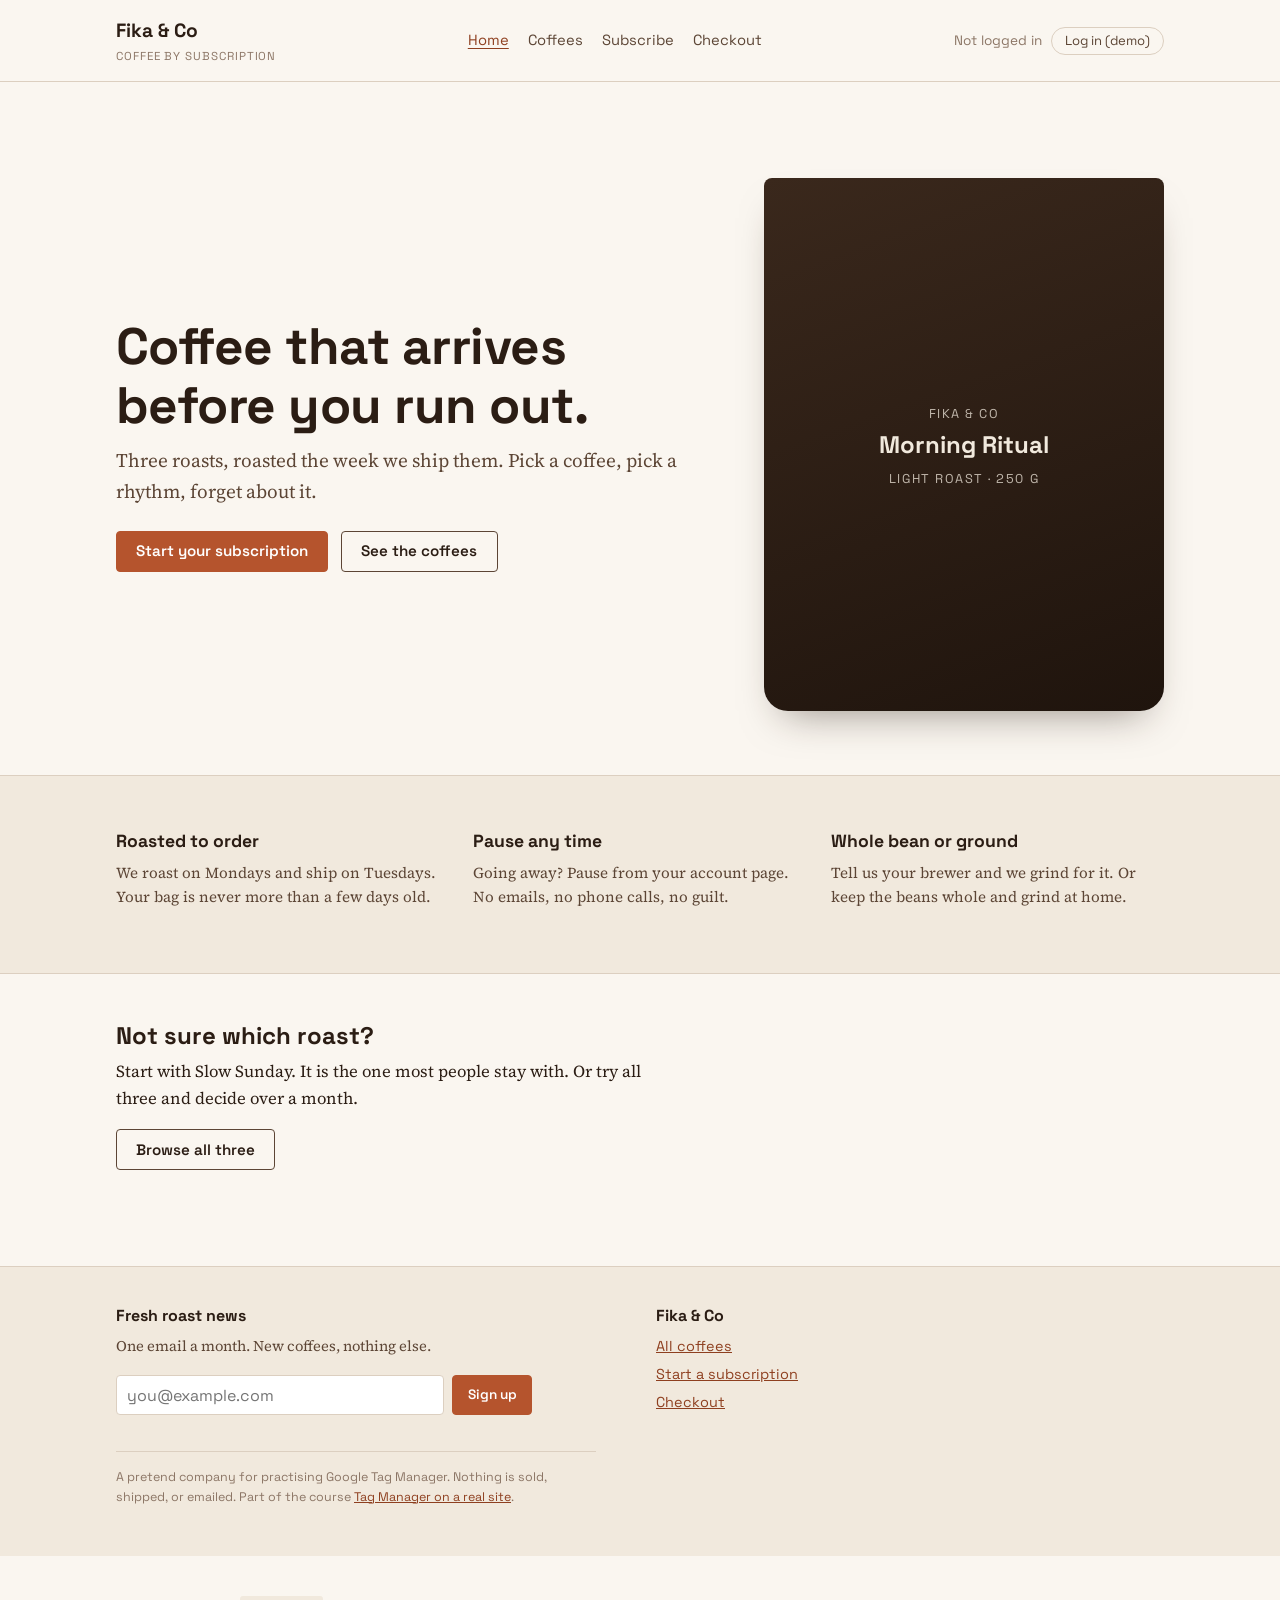
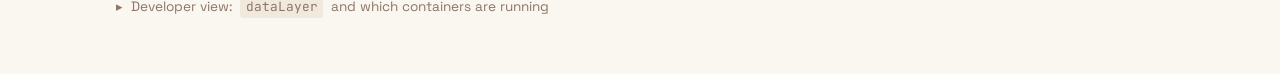
==== gtm-real-site/site/index.html @ 163eb9b0 "ny mapp tillagd" ====
<!DOCTYPE html>
<html lang="en">
<head>
<!-- Google Tag Manager -->
<script>(function(w,d,s,l,i){w[l]=w[l]||[];w[l].push({'gtm.start':
new Date().getTime(),event:'gtm.js'});var f=d.getElementsByTagName(s)[0],
j=d.createElement(s),dl=l!='dataLayer'?'&l='+l:'';j.async=true;j.src=
'https://www.googletagmanager.com/gtm.js?id='+i+dl;f.parentNode.insertBefore(j,f);
})(window,document,'script','dataLayer','GTM-W2S6DPBK');</script>
<!-- End Google Tag Manager -->
<meta charset="UTF-8">
<meta name="viewport" content="width=device-width, initial-scale=1.0">
<title>Fika & Co — Coffee by subscription</title>
<meta name="description" content="Practice site for the Tag Manager course, module 5. Fresh-roasted coffee by subscription.">
<link rel="preconnect" href="https://fonts.googleapis.com">
<link rel="preconnect" href="https://fonts.gstatic.com" crossorigin>
<link href="https://fonts.googleapis.com/css2?family=JetBrains+Mono:wght@400;700&family=Source+Serif+4:opsz,wght@8..60,400;8..60,600&family=Space+Grotesk:wght@400;500;600;700&display=swap" rel="stylesheet">
<link rel="stylesheet" href="site.css">

<!-- Page data. site.js pushes this into the dataLayer straight away, BEFORE
     any container loads, so every tag on the page can read page.* and user.* -->
<script>window.FIKA_PAGE = { type: 'home', category: null };</script>
<script src="site.js"></script>

<!-- ======================================================================
     EXERCISE 1 — PASTE THE <head> PART OF YOUR GOOGLE TAG MANAGER
     SNIPPET ON THE EMPTY LINE BELOW THIS COMMENT.

     (The snippet at the very top of this file belongs to the course author.
     Leave it there. Two containers on one page is normal.)
     ====================================================================== -->

<!-- ====================================================================== -->

<!-- Developer view: the collapsible dataLayer panel at the bottom of the page.
     A real site would not have this. -->
<script>window.GTM_COURSE_MANUAL = 'GTM-W2S6DPBK';</script>
<script src="../assets/course.js"></script>
</head>
<body data-page="home">
<!-- Google Tag Manager (noscript) -->
<noscript><iframe src="https://www.googletagmanager.com/ns.html?id=GTM-W2S6DPBK"
height="0" width="0" style="display:none;visibility:hidden"></iframe></noscript>
<!-- End Google Tag Manager (noscript) -->

<!-- ======================================================================
     EXERCISE 1 — PASTE THE <body> PART OF YOUR SNIPPET (the <noscript>
     iframe) ON THE EMPTY LINE BELOW THIS COMMENT.
     ====================================================================== -->

<!-- ====================================================================== -->

<header class="top">
    <div class="wrap">
        <a class="brand" href="index.html">Fika &amp; Co <small>Coffee by subscription</small></a>
        <nav aria-label="Main"><ul><li><a href="index.html" aria-current="page">Home</a></li><li><a href="products.html">Coffees</a></li><li><a href="signup.html">Subscribe</a></li><li><a href="checkout.html">Checkout</a></li></ul></nav>
        <div class="account" id="account"></div>
    </div>
</header>

<main>

    <section class="hero">
        <div class="wrap">
            <div>
                <h1>Coffee that arrives before you run out.</h1>
                <p class="lede">Three roasts, roasted the week we ship them. Pick a coffee, pick a rhythm, forget about it.</p>
                <div class="row">
                    <a class="btn" href="signup.html" data-cta="hero">Start your subscription</a>
                    <a class="btn ghost" href="products.html" data-cta="hero_secondary">See the coffees</a>
                </div>
            </div>
            <div class="bag"><div><span>Fika &amp; Co</span><b>Morning Ritual</b><span>Light roast · 250 g</span></div></div>
        </div>
    </section>

    <section class="band cream">
        <div class="wrap">
            <div class="three">
                <div><h3>Roasted to order</h3><p>We roast on Mondays and ship on Tuesdays. Your bag is never more than a few days old.</p></div>
                <div><h3>Pause any time</h3><p>Going away? Pause from your account page. No emails, no phone calls, no guilt.</p></div>
                <div><h3>Whole bean or ground</h3><p>Tell us your brewer and we grind for it. Or keep the beans whole and grind at home.</p></div>
            </div>
        </div>
    </section>

    <section class="band">
        <div class="wrap">
            <h2>Not sure which roast?</h2>
            <p>Start with Slow Sunday. It is the one most people stay with. Or try all three and decide over a month.</p>
            <a class="btn ghost" href="products.html" data-cta="mid_page">Browse all three</a>
        </div>
    </section>

</main>

<footer class="foot">
    <div class="wrap">
        <div>
            <h3>Fresh roast news</h3>
            <p>One email a month. New coffees, nothing else.</p>
            <form id="footer-newsletter">
                <input type="email" name="email" placeholder="you@example.com" aria-label="Email address" required>
                <button class="btn small" type="submit">Sign up</button>
            </form>
        </div>
        <div>
            <h3>Fika &amp; Co</h3>
            <ul>
                <li><a href="products.html">All coffees</a></li>
                <li><a href="signup.html">Start a subscription</a></li>
                <li><a href="checkout.html">Checkout</a></li>
            </ul>
        </div>
        <p class="legal">A pretend company for practising Google Tag Manager. Nothing is sold, shipped, or emailed.
            Part of the course <a href="../index.html">Tag Manager on a real site</a>.</p>
    </div>
</footer>

<details class="devpanel">
    <summary>Developer view: <code>dataLayer</code> and which containers are running</summary>
    <p class="devnote">This panel is course scaffolding. Your Tag Manager <b>Preview</b> mode shows the same information, and that is the tool you will use on real sites.</p>
    <div id="monitor"></div>
</details>

</body>
</html>
---- gtm-real-site/site/site.css ----
/* ==========================================================================
   Fika & Co — the practice site for module 5.
   This stylesheet is deliberately separate from the course's own styling:
   the pages in this folder are meant to look like a small real website.
   The dataLayer monitor styles at the bottom are copied from
   assets/course.css so the "Developer view" panel works without it.
   ========================================================================== */

:root {
    --paper: #FAF6F0;
    --cream: #F1E9DD;
    --bean: #2B1D14;
    --bean-2: #5C4535;
    --bean-3: #8C7666;
    --roast: #B5542D;
    --roast-deep: #8E3F1F;
    --line: #DCCFC0;
    --white: #FFFFFF;
    --serif: "Source Serif 4", Georgia, "Times New Roman", serif;
    --sans: "Space Grotesk", Helvetica, Arial, sans-serif;
    --mono: "JetBrains Mono", ui-monospace, SFMono-Regular, Menlo, monospace;
    --signal: #FF9900;
    --panel: #0D1B2E;
    --radius: 4px;
}

* { box-sizing: border-box; }
html { -webkit-text-size-adjust: 100%; }
body {
    margin: 0;
    background: var(--paper);
    color: var(--bean);
    font-family: var(--serif);
    font-size: 1.05rem;
    line-height: 1.6;
}
a { color: var(--roast-deep); }
h1, h2, h3 { font-family: var(--sans); line-height: 1.15; margin: 0 0 .6rem; }
h1 { font-size: clamp(2rem, 5vw, 3.2rem); font-weight: 700; letter-spacing: -.01em; }
h2 { font-size: 1.5rem; }
h3 { font-size: 1.1rem; }
p { margin: 0 0 1rem; max-width: 60ch; }

.wrap { max-width: 68rem; margin: 0 auto; padding: 0 1.25rem; }

/* Header */
.top {
    border-bottom: 1px solid var(--line);
    background: var(--paper);
}
.top .wrap {
    display: flex;
    align-items: center;
    justify-content: space-between;
    gap: 1rem;
    padding-top: 1rem;
    padding-bottom: 1rem;
}
.brand { font-family: var(--sans); font-weight: 700; font-size: 1.2rem; color: var(--bean); text-decoration: none; }
.brand small { display: block; font-weight: 400; font-size: .72rem; color: var(--bean-3); letter-spacing: .08em; text-transform: uppercase; }
.top nav ul { display: flex; gap: 1.2rem; list-style: none; margin: 0; padding: 0; font-family: var(--sans); font-size: .92rem; }
.top nav a { color: var(--bean-2); text-decoration: none; }
.top nav a:hover, .top nav a[aria-current="page"] { color: var(--roast-deep); text-decoration: underline; text-underline-offset: .2em; }
.account { font-family: var(--sans); font-size: .85rem; color: var(--bean-3); display: flex; gap: .6rem; align-items: center; }
.account button { font-family: var(--sans); font-size: .82rem; background: none; border: 1px solid var(--line); border-radius: 999px; padding: .28rem .8rem; cursor: pointer; color: var(--bean-2); }
.account button:hover { border-color: var(--bean-2); }

/* Buttons */
.btn {
    display: inline-block;
    white-space: nowrap;
    font-family: var(--sans);
    font-weight: 600;
    font-size: .95rem;
    background: var(--roast);
    color: #fff;
    border: 1px solid var(--roast);
    border-radius: var(--radius);
    padding: .65rem 1.2rem;
    cursor: pointer;
    text-decoration: none;
    line-height: 1.2;
}
.btn:hover { background: var(--roast-deep); border-color: var(--roast-deep); }
.btn.ghost { background: transparent; color: var(--bean); border-color: var(--bean-2); }
.btn.ghost:hover { background: var(--cream); }
.btn.small { font-size: .85rem; padding: .45rem .9rem; }

/* Hero */
.hero { padding: clamp(3rem, 8vw, 6rem) 0 clamp(2rem, 5vw, 4rem); }
.hero .wrap { display: grid; grid-template-columns: minmax(0, 1.2fr) minmax(0, .8fr); gap: 3rem; align-items: center; }
.hero .lede { font-size: 1.2rem; color: var(--bean-2); }
.hero .row { display: flex; gap: .8rem; flex-wrap: wrap; margin-top: 1.5rem; }
.bag {
    aspect-ratio: 3 / 4;
    background: linear-gradient(160deg, #3A281C, #1F140D);
    border-radius: 8px 8px 24px 24px;
    color: #F1E9DD;
    display: grid;
    place-items: center;
    text-align: center;
    font-family: var(--sans);
    padding: 1.5rem;
    box-shadow: 0 20px 40px -20px rgba(43,29,20,.5);
}
.bag b { display: block; font-size: 1.5rem; }
.bag span { font-size: .8rem; letter-spacing: .12em; text-transform: uppercase; opacity: .75; }

/* Sections */
section.band { padding: 3rem 0; border-top: 1px solid var(--line); }
section.band.cream { background: var(--cream); }
.three { display: grid; grid-template-columns: repeat(3, minmax(0, 1fr)); gap: 1.5rem; }
.three h3 { margin-top: .4rem; }
.three p { font-size: .95rem; color: var(--bean-2); }

/* Product grid and product page */
.grid { display: grid; grid-template-columns: repeat(auto-fill, minmax(15rem, 1fr)); gap: 1.5rem; margin-top: 1.5rem; }
.product {
    background: var(--white);
    border: 1px solid var(--line);
    border-radius: var(--radius);
    padding: 1.2rem;
    display: flex;
    flex-direction: column;
    gap: .4rem;
}
.product .swatch { height: 7rem; border-radius: 3px; margin-bottom: .6rem; }
.product h3 { margin: 0; }
.product .meta { font-family: var(--sans); font-size: .82rem; color: var(--bean-3); }
.product .price { font-family: var(--sans); font-weight: 600; margin: .2rem 0 .6rem; }
.product .row { display: flex; gap: .5rem; margin-top: auto; }
.product a.title { color: var(--bean); text-decoration: none; }
.product a.title:hover { color: var(--roast-deep); }

.pdp { display: grid; grid-template-columns: minmax(0, .9fr) minmax(0, 1.1fr); gap: 3rem; padding: 3rem 0; align-items: start; }
.pdp .swatch { aspect-ratio: 1; border-radius: 8px; }
.pdp .price { font-family: var(--sans); font-size: 1.5rem; font-weight: 600; margin: .5rem 0 1rem; }
.pdp .meta { font-family: var(--sans); font-size: .85rem; color: var(--bean-3); }
.qty { display: flex; align-items: center; gap: .6rem; margin: 1rem 0 1.4rem; font-family: var(--sans); font-size: .9rem; }
.qty input { width: 4rem; font-family: var(--sans); font-size: 1rem; padding: .45rem .5rem; border: 1px solid var(--line); border-radius: var(--radius); }
.notice { font-family: var(--sans); font-size: .9rem; color: var(--roast-deep); min-height: 1.4em; margin-top: .8rem; }

/* Checkout */
.checkout { display: grid; grid-template-columns: minmax(0, 1.1fr) minmax(0, .9fr); gap: 3rem; padding: 3rem 0; align-items: start; }
.cart { background: var(--white); border: 1px solid var(--line); border-radius: var(--radius); padding: 1.2rem 1.4rem; }
.cart table { width: 100%; border-collapse: collapse; font-family: var(--sans); font-size: .92rem; }
.cart td, .cart th { text-align: left; padding: .5rem 0; border-bottom: 1px solid var(--line); vertical-align: top; }
.cart th { font-weight: 500; color: var(--bean-3); font-size: .8rem; }
.cart td.num, .cart th.num { text-align: right; font-variant-numeric: tabular-nums; }
.cart tfoot td { border-bottom: 0; font-weight: 600; }
.cart .empty { color: var(--bean-3); font-family: var(--sans); font-size: .92rem; }

/* Forms */
form.card { background: var(--white); border: 1px solid var(--line); border-radius: var(--radius); padding: 1.4rem 1.6rem; max-width: 34rem; }
label.field { display: block; font-family: var(--sans); font-size: .88rem; font-weight: 500; margin: .9rem 0 .3rem; color: var(--bean-2); }
label.field:first-child { margin-top: 0; }
input[type="text"], input[type="email"], select {
    width: 100%;
    font-family: var(--sans);
    font-size: 1rem;
    padding: .55rem .65rem;
    border: 1px solid var(--line);
    border-radius: var(--radius);
    background: #fff;
    color: var(--bean);
}
.choice { display: flex; gap: 1rem; flex-wrap: wrap; font-family: var(--sans); font-size: .95rem; }
.choice label { display: flex; align-items: center; gap: .4rem; cursor: pointer; }
.consent { font-family: var(--sans); font-size: .9rem; display: flex; gap: .5rem; align-items: flex-start; margin: 1rem 0; }
.consent input { margin-top: .3rem; }
form.card .btn { margin-top: .6rem; }
.done { background: #E8F3EC; border: 1px solid #BFDCC9; border-radius: var(--radius); padding: 1rem 1.2rem; font-family: var(--sans); font-size: .95rem; margin-top: 1rem; }
.done b { display: block; margin-bottom: .2rem; }

/* Footer */
footer.foot { border-top: 1px solid var(--line); background: var(--cream); padding: 2.5rem 0 2rem; margin-top: 3rem; }
footer.foot .wrap { display: grid; grid-template-columns: minmax(0, 1fr) minmax(0, 1fr); gap: 2rem; }
footer.foot h3 { font-size: 1rem; }
footer.foot p { font-size: .92rem; color: var(--bean-2); }
footer.foot form { display: flex; gap: .5rem; max-width: 26rem; }
footer.foot ul { list-style: none; padding: 0; margin: 0; font-family: var(--sans); font-size: .9rem; }
footer.foot li { margin-bottom: .3rem; }
footer.foot .legal { grid-column: 1 / -1; font-family: var(--sans); font-size: .78rem; color: var(--bean-3); border-top: 1px solid var(--line); padding-top: 1rem; }

/* Developer view — the collapsible dataLayer panel at the bottom of every page */
details.devpanel { max-width: 68rem; margin: 2rem auto 3rem; padding: 0 1.25rem; font-family: var(--sans); }
details.devpanel summary {
    cursor: pointer;
    font-size: .85rem;
    color: var(--bean-3);
    padding: .5rem 0;
    list-style: none;
    display: flex;
    align-items: center;
    gap: .5rem;
}
details.devpanel summary::-webkit-details-marker { display: none; }
details.devpanel summary::before { content: "▸"; font-size: .8rem; }
details.devpanel[open] summary::before { content: "▾"; }
details.devpanel summary code { font-family: var(--mono); font-size: .8rem; background: var(--cream); padding: .05rem .35rem; border-radius: 3px; }
details.devpanel .devnote { font-size: .82rem; color: var(--bean-3); margin: .2rem 0 .8rem; }

@media (max-width: 52rem) {
    .hero .wrap, .pdp, .checkout, footer.foot .wrap { grid-template-columns: minmax(0, 1fr); }
    .three { grid-template-columns: minmax(0, 1fr); }
    .top .wrap { flex-wrap: wrap; }
    .bag { max-width: 18rem; }
}

/* ---- Copied from assets/course.css: the dataLayer monitor ---------------- */

.monitor {
    background: var(--panel);
    border-radius: var(--radius);
    overflow: hidden;
    color: #D9E3EF;
    font-family: var(--mono);
    font-size: .78rem;
    box-shadow: 0 1px 0 #05101F inset;
}
.monitor-head {
    display: flex; align-items: center; justify-content: space-between; gap: .5rem;
    padding: .7rem .85rem; border-bottom: 1px solid #223650;
    font-family: var(--sans); font-size: .82rem; font-weight: 600; letter-spacing: .01em; color: #fff;
}
.monitor-head .count { font-family: var(--mono); font-weight: 400; color: #7F94AD; font-variant-numeric: tabular-nums; }
.monitor-status {
    display: flex; align-items: center; gap: .45rem; padding: .55rem .85rem;
    border-bottom: 1px solid #223650; font-family: var(--sans); font-size: .78rem; color: #9FB3C9;
}
.dot { width: .5rem; height: .5rem; border-radius: 50%; background: #4A5F79; flex: none; }
.dot.live { background: #3DD68C; box-shadow: 0 0 0 3px rgba(61,214,140,.18); }
.dot.off { background: #E2673F; }
.monitor-feed { max-height: 22rem; overflow-y: auto; padding: .35rem 0; scrollbar-width: thin; scrollbar-color: #2E4463 transparent; }
.monitor-feed:empty::after { content: "Waiting for the first push…"; display: block; padding: 1.2rem .85rem; color: #5E7492; font-style: italic; }
.evt { padding: .45rem .85rem; border-bottom: 1px solid #172942; }
.evt:last-child { border-bottom: 0; }
.evt-name { color: var(--signal); font-weight: 700; word-break: break-all; }
.evt-time { float: right; color: #5E7492; font-size: .72rem; }
.evt-body { margin: .3rem 0 0; white-space: pre-wrap; word-break: break-word; color: #A9BFD6; font-size: .74rem; line-height: 1.55; }
.evt-body .k { color: #7FB2E5; }
.evt-body .s { color: #9FD8A8; }
.evt-body .n { color: #E0A3E8; }
@keyframes land { from { background: rgba(255,153,0,.22); } to { background: transparent; } }
.evt.new { animation: land 1.1s ease-out 1; }
@media (prefers-reduced-motion: reduce) { .evt.new { animation: none; } }
.monitor-foot { display: flex; gap: .4rem; padding: .6rem .85rem; border-top: 1px solid #223650; }
.monitor-foot button {
    font-family: var(--sans); font-size: .76rem; background: #1B3050; color: #C9D8E8;
    border: 1px solid #2E4463; border-radius: 3px; padding: .3rem .6rem; cursor: pointer;
}
.monitor-foot button:hover { background: #24405F; color: #fff; }
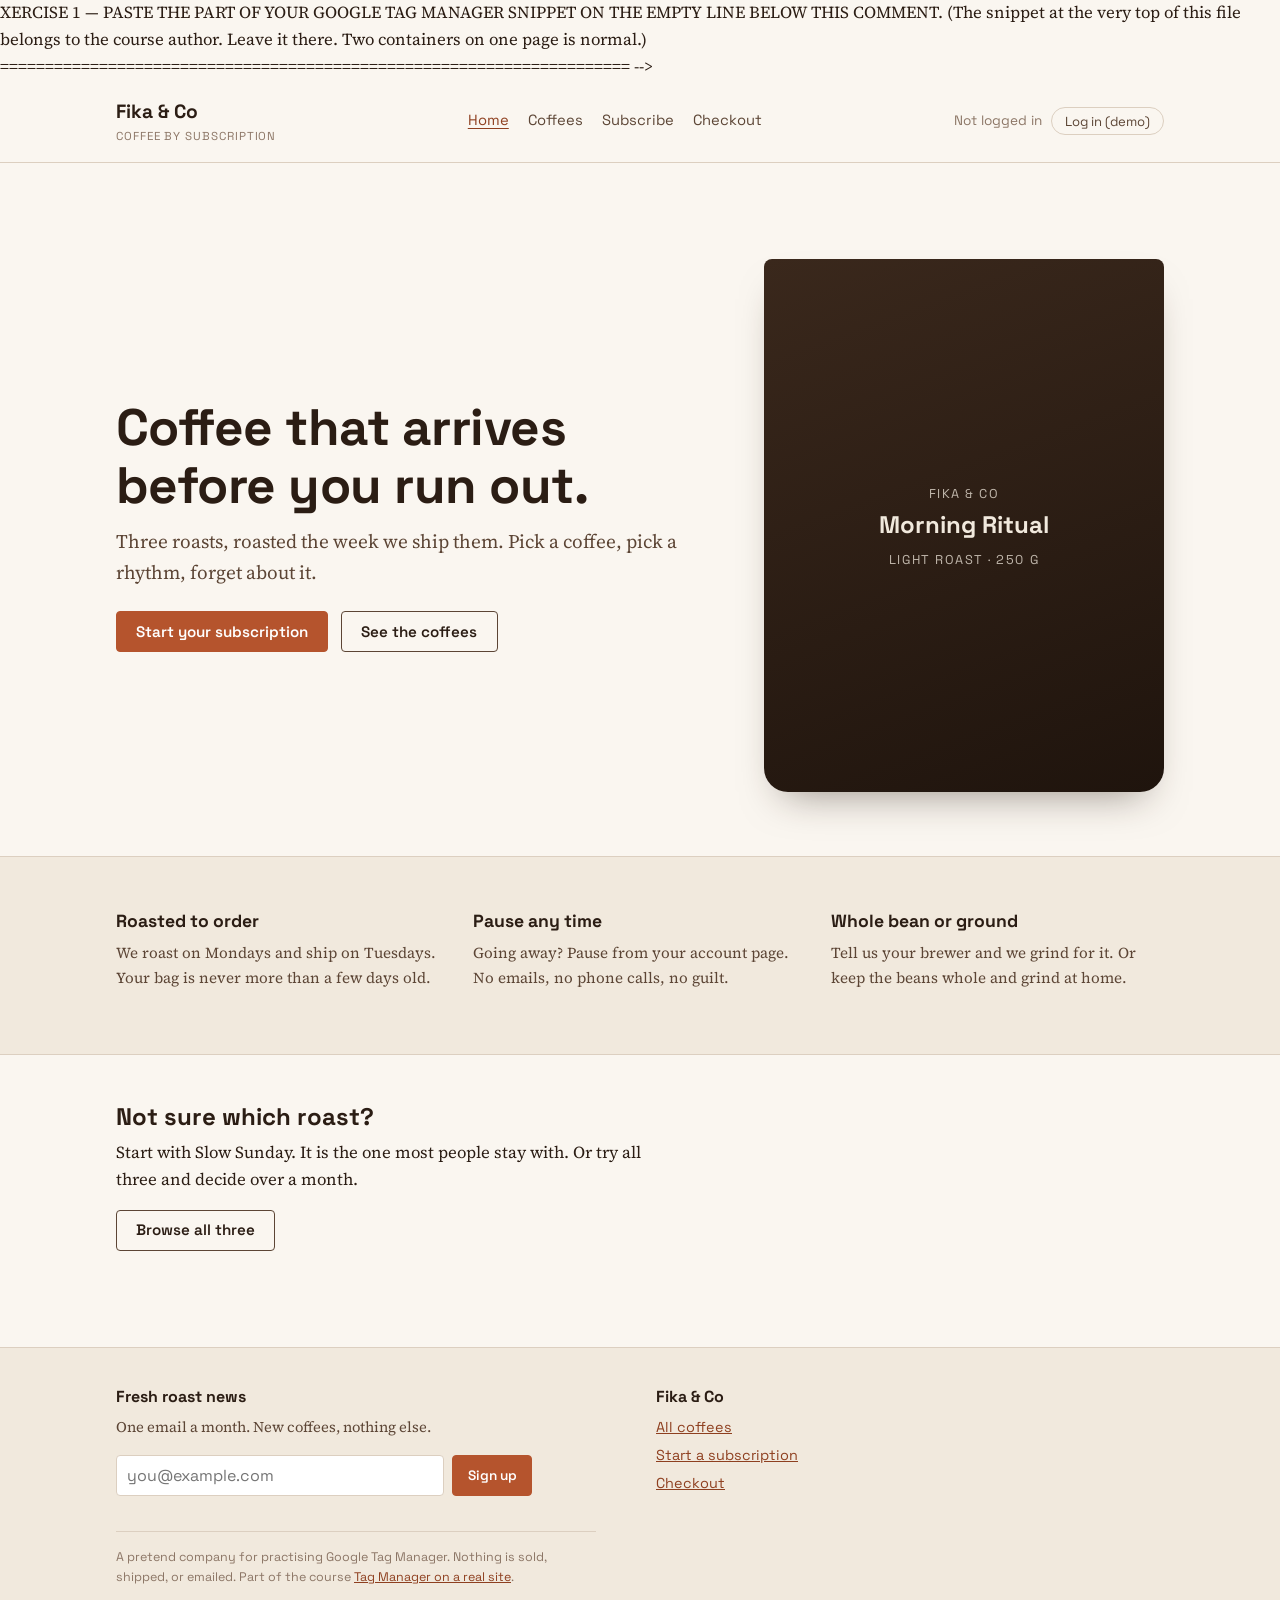
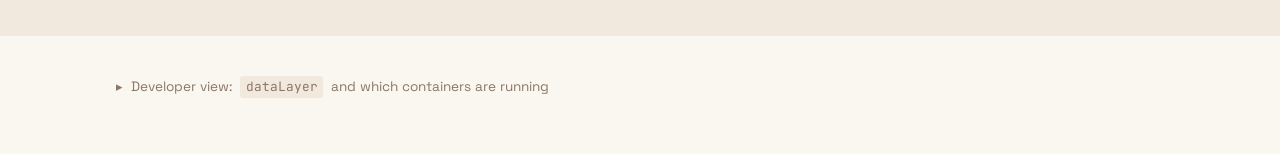
==== commit a42ef2ac: "Initial commit" ====
--- a/gtm-real-site/site/index.html
+++ b/gtm-real-site/site/index.html
@@ -6,7 +6,7 @@
 new Date().getTime(),event:'gtm.js'});var f=d.getElementsByTagName(s)[0],
 j=d.createElement(s),dl=l!='dataLayer'?'&l='+l:'';j.async=true;j.src=
 'https://www.googletagmanager.com/gtm.js?id='+i+dl;f.parentNode.insertBefore(j,f);
-})(window,document,'script','dataLayer','GTM-W2S6DPBK');</script>
+})(window,document,'script','dataLayer','GTM-NWSLXTLX');</script>
 <!-- End Google Tag Manager -->
 <meta charset="UTF-8">
 <meta name="viewport" content="width=device-width, initial-scale=1.0">
@@ -23,7 +23,8 @@
 <script src="site.js"></script>
 
 <!-- ======================================================================
-     EXERCISE 1 — PASTE THE <head> PART OF YOUR GOOGLE TAG MANAGER
+     E<!-- Google Tag Manager -->
+<!-- End Google Tag Manager -->XERCISE 1 — PASTE THE <head> PART OF YOUR GOOGLE TAG MANAGER
      SNIPPET ON THE EMPTY LINE BELOW THIS COMMENT.
 
      (The snippet at the very top of this file belongs to the course author.
@@ -34,7 +35,7 @@
 
 <!-- Developer view: the collapsible dataLayer panel at the bottom of the page.
      A real site would not have this. -->
-<script>window.GTM_COURSE_MANUAL = 'GTM-W2S6DPBK';</script>
+<script>window.GTM_COURSE_MANUAL = 'GTM-NWSLXTLX';</script>
 <script src="../assets/course.js"></script>
 </head>
 <body data-page="home">
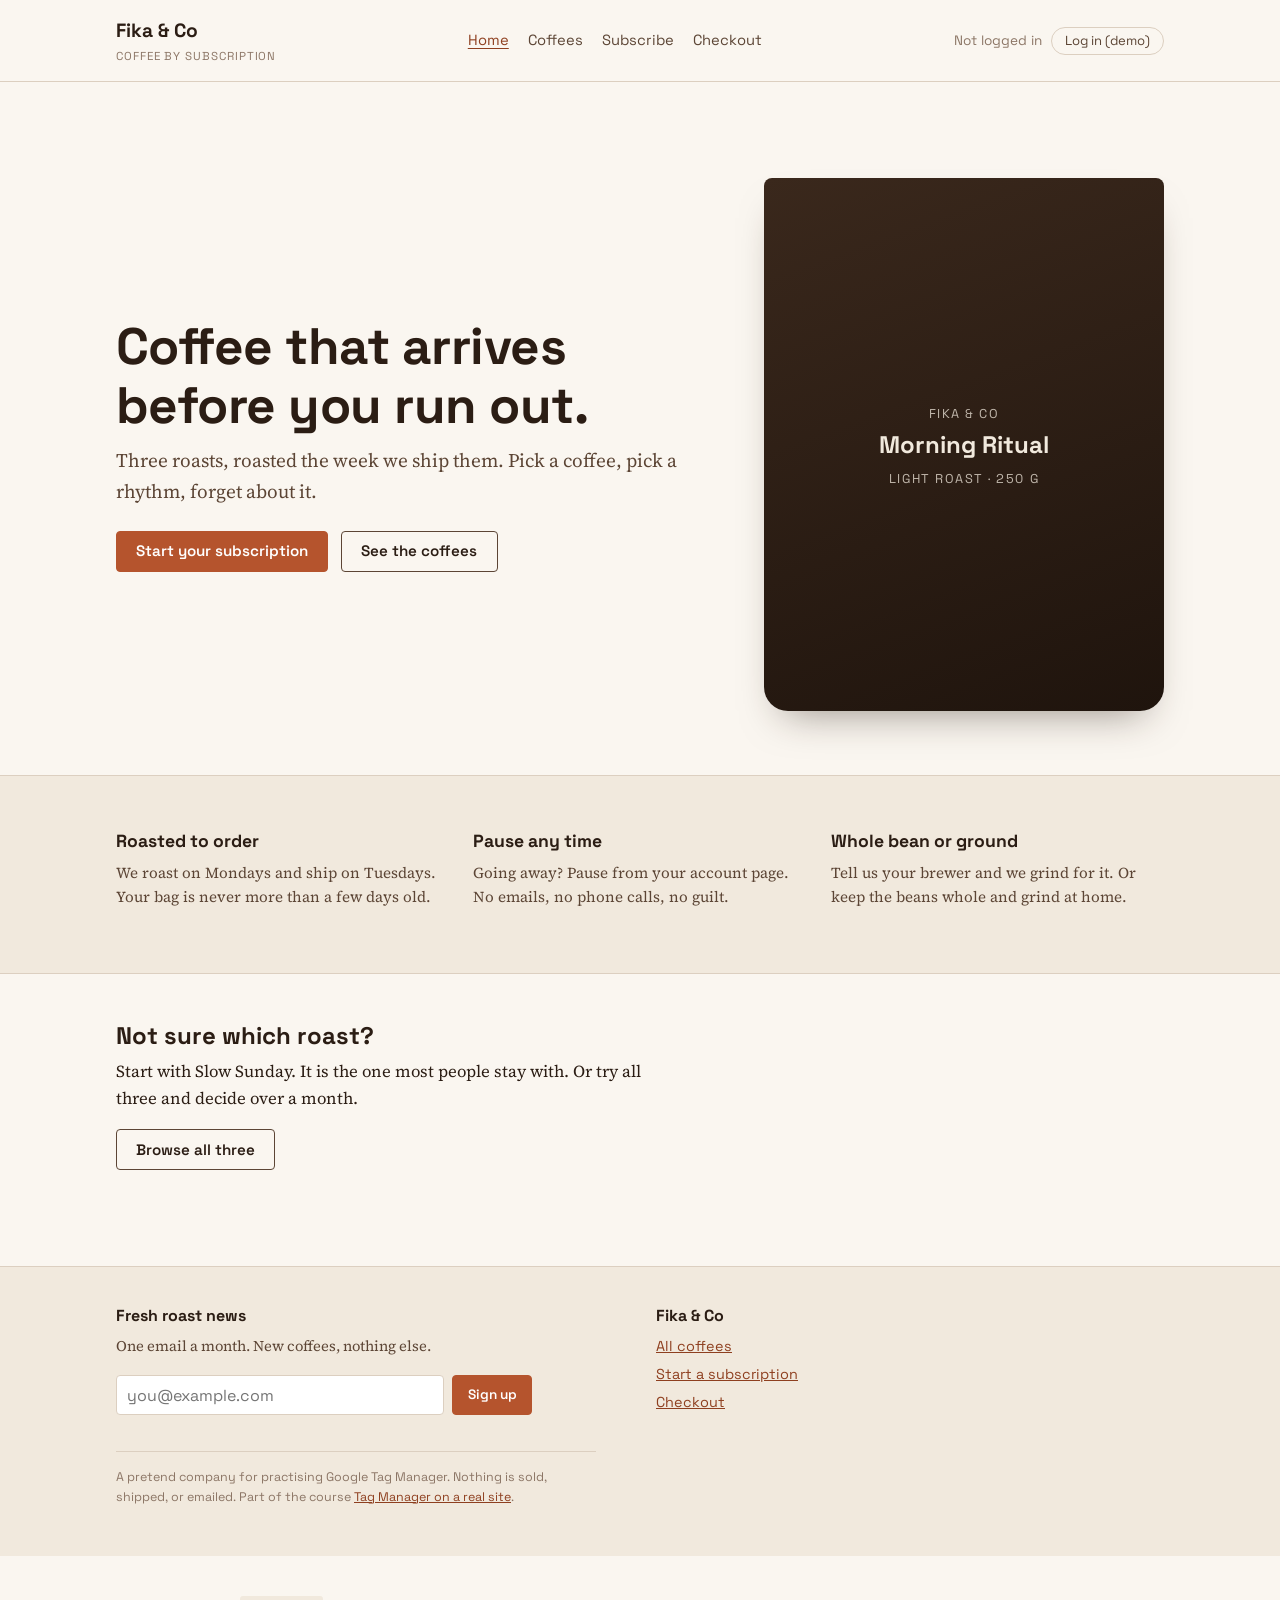
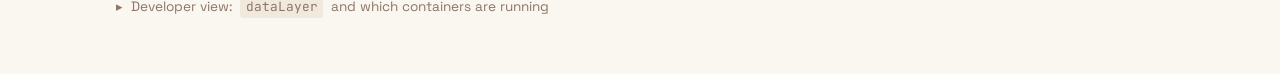
==== commit 2df8793a: "Initial commit" ====
--- a/gtm-real-site/site/index.html
+++ b/gtm-real-site/site/index.html
@@ -6,7 +6,7 @@
 new Date().getTime(),event:'gtm.js'});var f=d.getElementsByTagName(s)[0],
 j=d.createElement(s),dl=l!='dataLayer'?'&l='+l:'';j.async=true;j.src=
 'https://www.googletagmanager.com/gtm.js?id='+i+dl;f.parentNode.insertBefore(j,f);
-})(window,document,'script','dataLayer','GTM-NWSLXTLX');</script>
+})(window,document,'script','dataLayer','GTM-W2S6DPBK');</script>
 <!-- End Google Tag Manager -->
 <meta charset="UTF-8">
 <meta name="viewport" content="width=device-width, initial-scale=1.0">
@@ -23,8 +23,7 @@
 <script src="site.js"></script>
 
 <!-- ======================================================================
-     E<!-- Google Tag Manager -->
-<!-- End Google Tag Manager -->XERCISE 1 — PASTE THE <head> PART OF YOUR GOOGLE TAG MANAGER
+     EXERCISE 1 — PASTE THE <head> PART OF YOUR GOOGLE TAG MANAGER
      SNIPPET ON THE EMPTY LINE BELOW THIS COMMENT.
 
      (The snippet at the very top of this file belongs to the course author.
@@ -35,7 +34,7 @@
 
 <!-- Developer view: the collapsible dataLayer panel at the bottom of the page.
      A real site would not have this. -->
-<script>window.GTM_COURSE_MANUAL = 'GTM-NWSLXTLX';</script>
+<script>window.GTM_COURSE_MANUAL = 'GTM-W2S6DPBK';</script>
 <script src="../assets/course.js"></script>
 </head>
 <body data-page="home">
